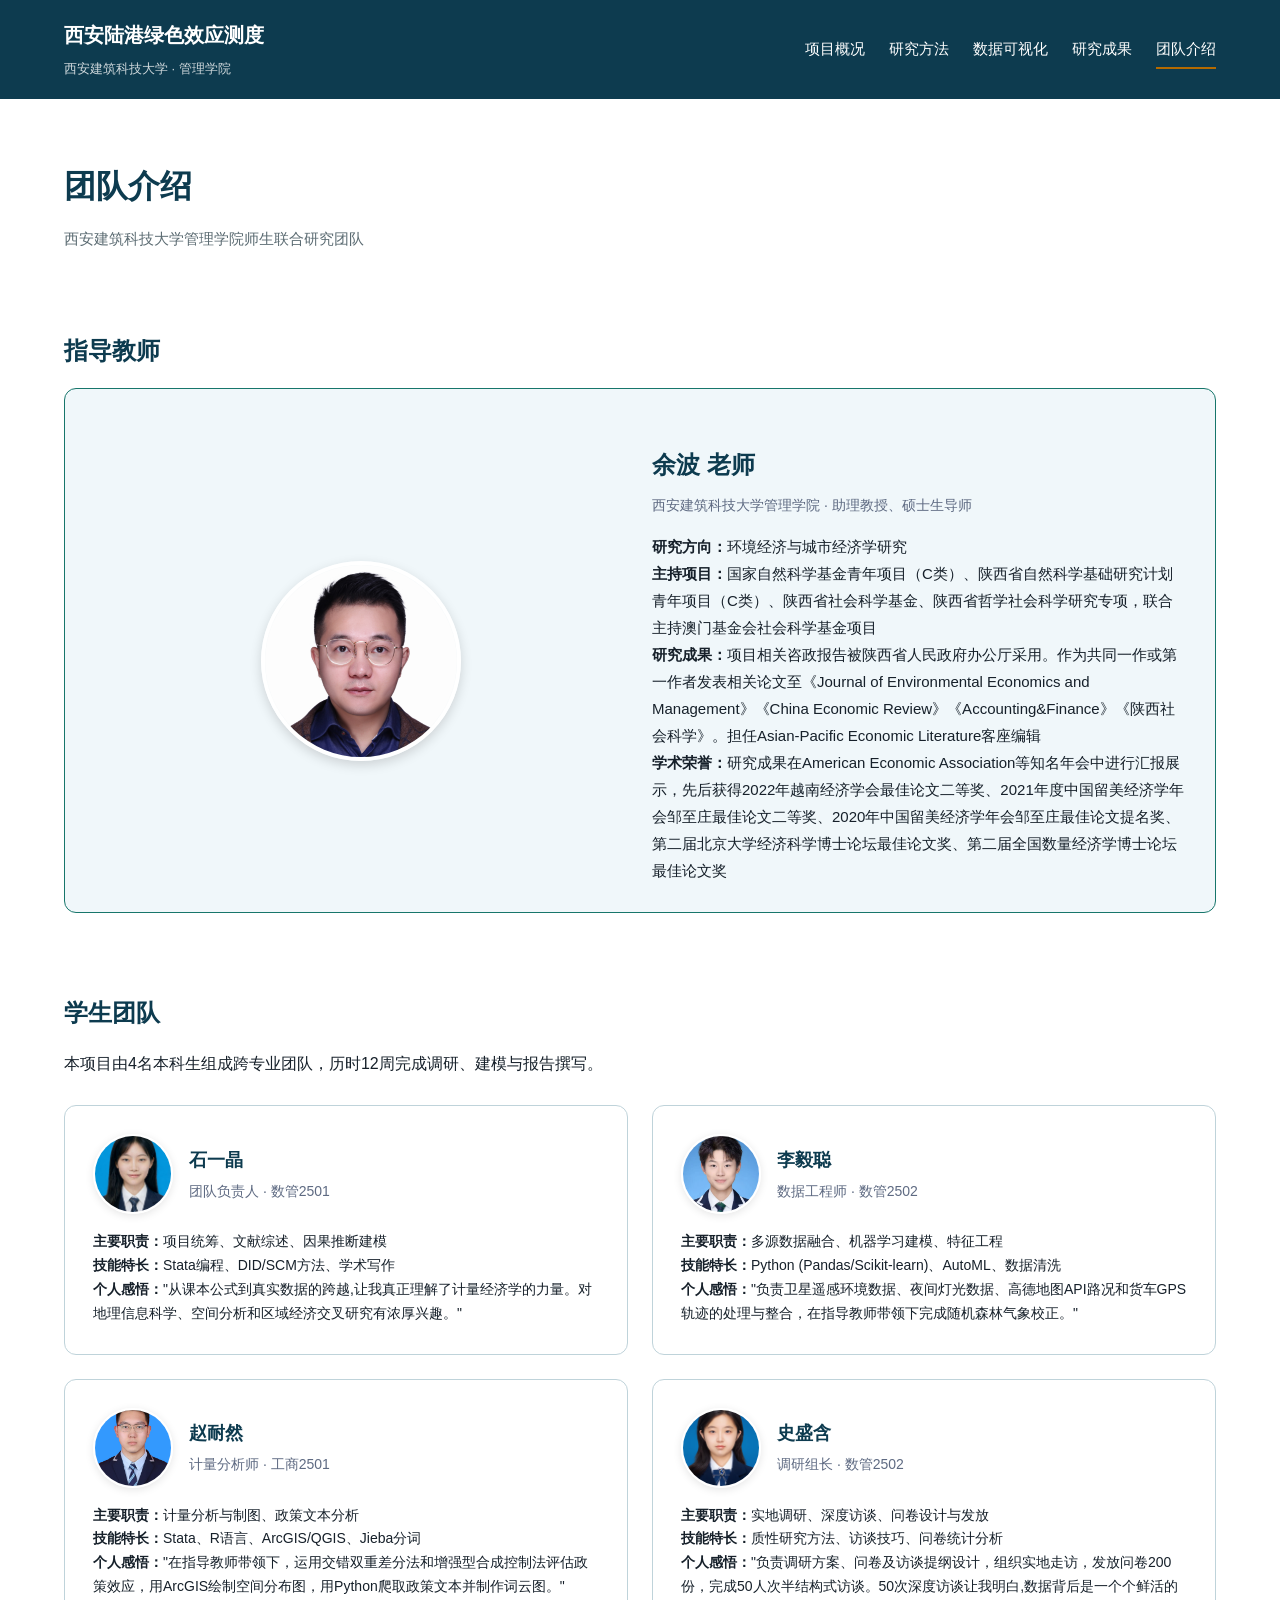
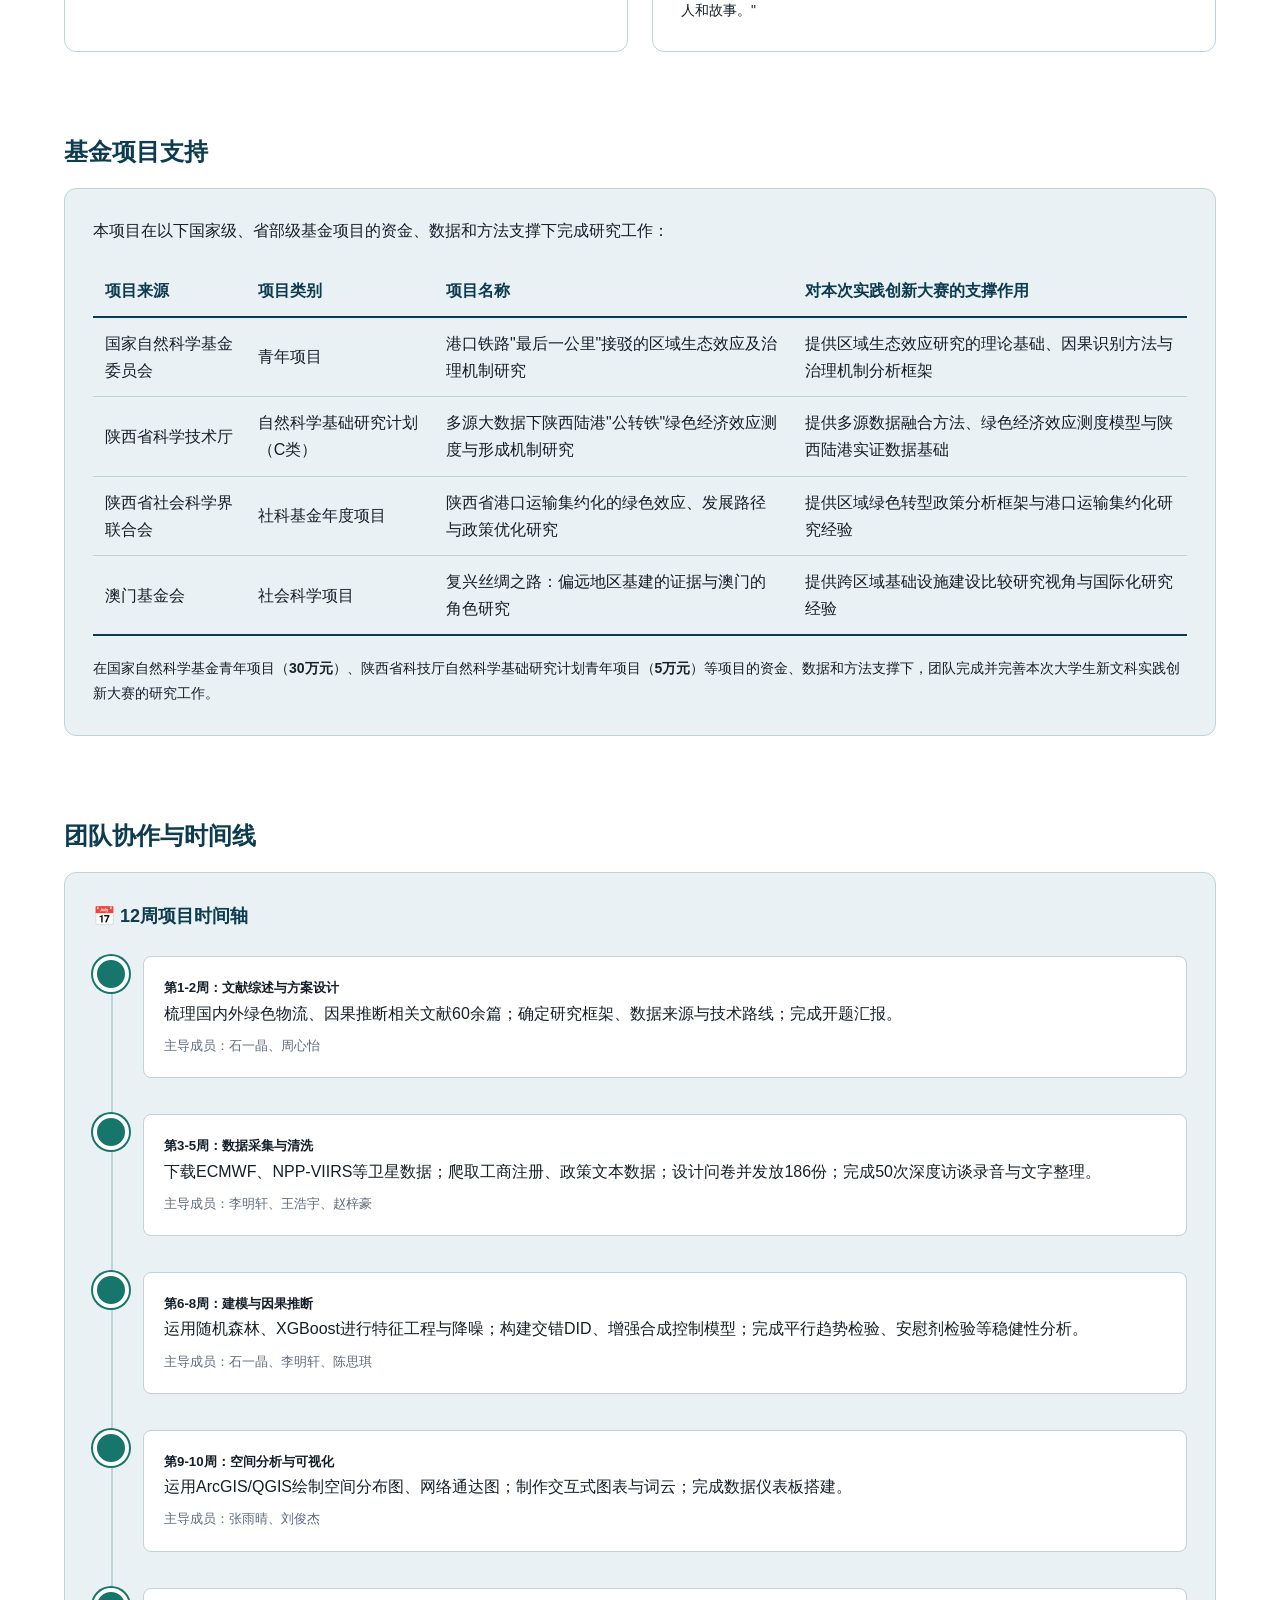
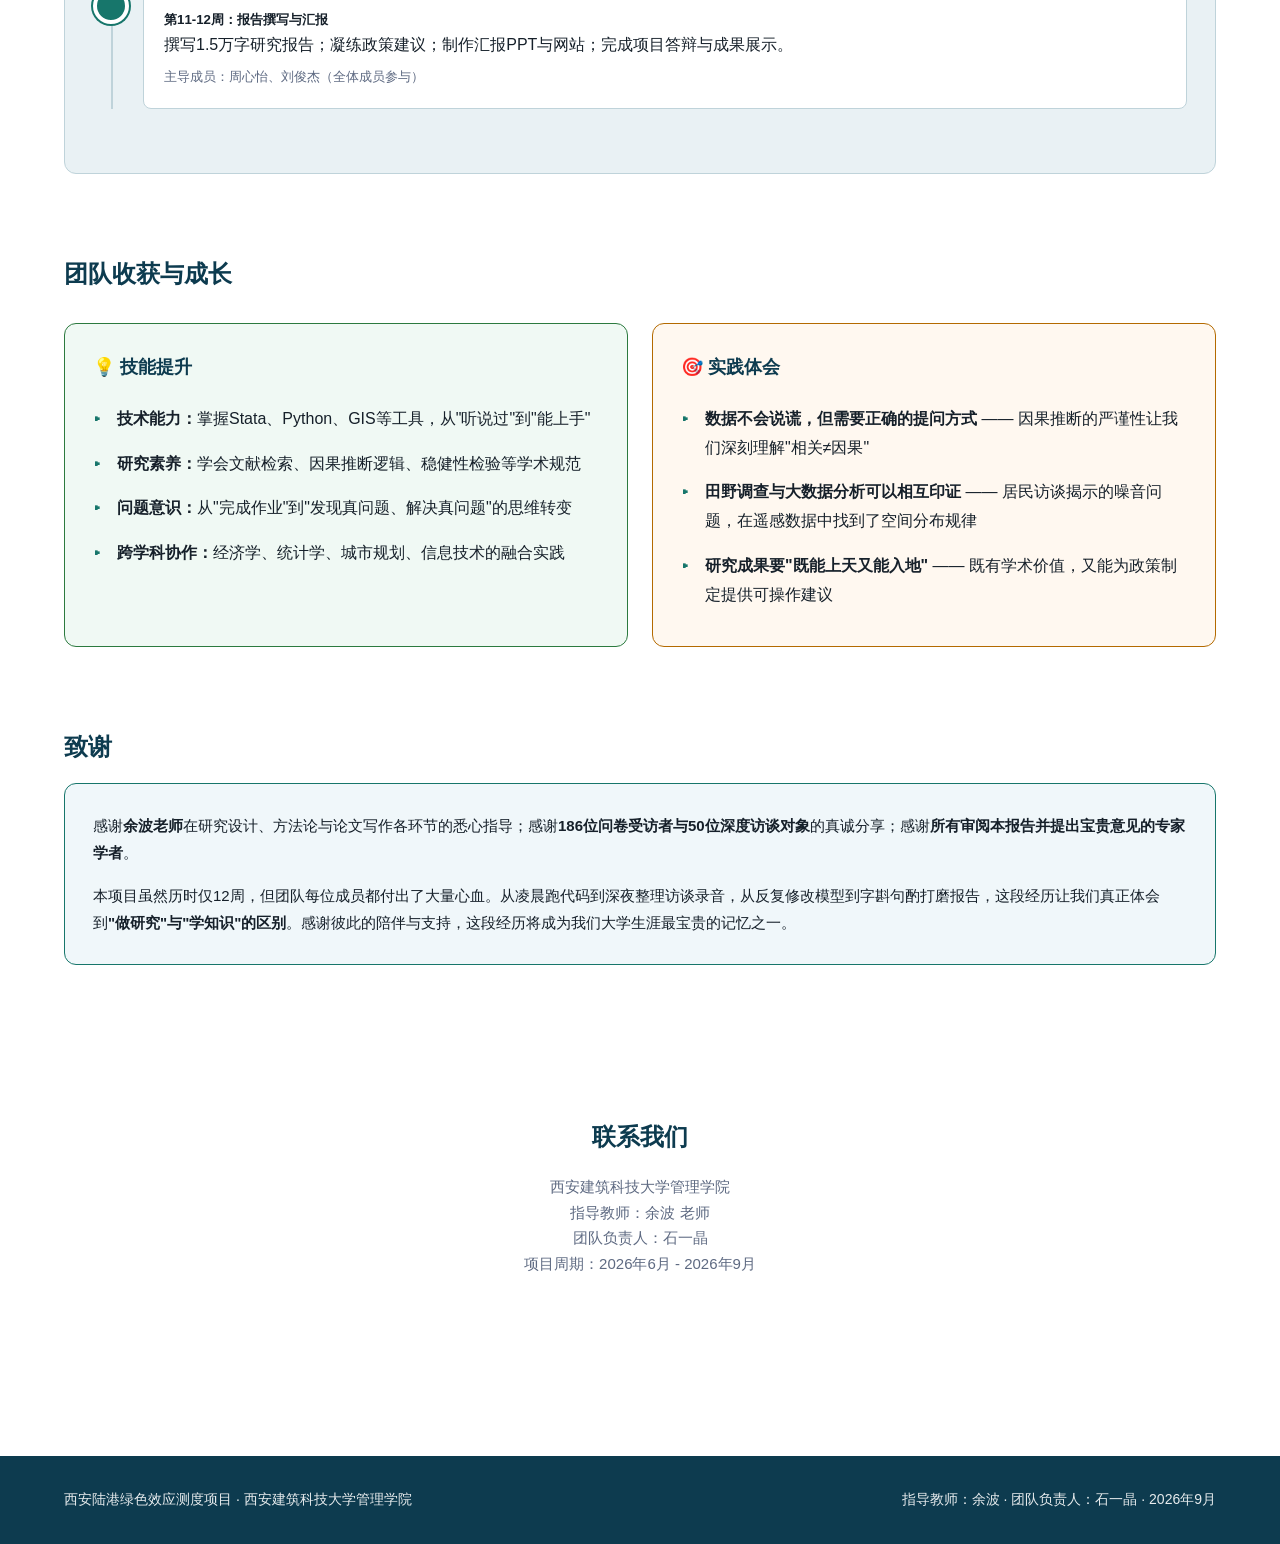
==== team.html @ aa57dc97 "Add files via upload" ====
<!DOCTYPE html>
<html lang="zh-CN">
<head>
<meta charset="utf-8">
<meta name="viewport" content="width=device-width,initial-scale=1">
<title>团队介绍 · 西安陆港绿色效应测度</title>
<link rel="stylesheet" href="assets/style.css">
</head>
<body>
<header>
  <div class="hwrap">
    <div class="brand">
      <b>西安陆港绿色效应测度</b>
      <span>西安建筑科技大学 · 管理学院</span>
    </div>
    <nav>
      <a href="index.html">项目概况</a>
      <a href="method.html">研究方法</a>
      <a href="data.html">数据可视化</a>
      <a href="results.html">研究成果</a>
      <a href="team.html" aria-current="page">团队介绍</a>
    </nav>
  </div>
</header>

<main>

<section>
  <h2>团队介绍</h2>
  <p class="sub">西安建筑科技大学管理学院师生联合研究团队</p>
</section>

<section>
  <h3>指导教师</h3>

  <div class="card ice">
    <div class="grid g2" style="align-items:center">
      <div style="text-align:center; padding:20px">
        <img src="images/余波-照片.png" alt="余波老师"
             style="width:200px; height:200px; border-radius:50%; object-fit:cover;
                    box-shadow:0 4px 12px rgba(0,0,0,0.15); border:4px solid white;">
      </div>
      <div>
        <h4 style="font-size:24px; margin-bottom:8px">余波 老师</h4>
        <p style="font-size:14px; color:#5E6A82; margin-bottom:16px">
          西安建筑科技大学管理学院 · 助理教授、硕士生导师
        </p>
        <p style="line-height:1.8; font-size:15px">
          <b>研究方向：</b>环境经济与城市经济学研究<br>
          <b>主持项目：</b>国家自然科学基金青年项目（C类）、陕西省自然科学基础研究计划青年项目（C类）、陕西省社会科学基金、陕西省哲学社会科学研究专项，联合主持澳门基金会社会科学基金项目<br>
          <b>研究成果：</b>项目相关咨政报告被陕西省人民政府办公厅采用。作为共同一作或第一作者发表相关论文至《Journal of Environmental Economics and Management》《China Economic Review》《Accounting&Finance》《陕西社会科学》。担任Asian-Pacific Economic Literature客座编辑<br>
          <b>学术荣誉：</b>研究成果在American Economic Association等知名年会中进行汇报展示，先后获得2022年越南经济学会最佳论文二等奖、2021年度中国留美经济学年会邹至庄最佳论文二等奖、2020年中国留美经济学年会邹至庄最佳论文提名奖、第二届北京大学经济科学博士论坛最佳论文奖、第二届全国数量经济学博士论坛最佳论文奖
        </p>
      </div>
    </div>
  </div>
</section>

<section>
  <h3>学生团队</h3>
  <p style="margin-bottom:24px">本项目由4名本科生组成跨专业团队，历时12周完成调研、建模与报告撰写。</p>

  <div class="grid g2">
    <div class="card">
      <div style="display:flex; align-items:center; margin-bottom:16px">
        <img src="images/石一晶-照片.jpg" alt="石一晶"
             style="width:80px; height:80px; border-radius:50%; object-fit:cover;
                    box-shadow:0 2px 8px rgba(0,0,0,0.1); border:2px solid white; flex-shrink:0">
        <div style="margin-left:16px">
          <h4 style="margin:0; font-size:18px">石一晶</h4>
          <p style="margin:4px 0 0 0; color:#5E6A82; font-size:14px">团队负责人 · 数管2501</p>
        </div>
      </div>
      <p style="line-height:1.7; font-size:14px">
        <b>主要职责：</b>项目统筹、文献综述、因果推断建模<br>
        <b>技能特长：</b>Stata编程、DID/SCM方法、学术写作<br>
        <b>个人感悟：</b>"从课本公式到真实数据的跨越,让我真正理解了计量经济学的力量。对地理信息科学、空间分析和区域经济交叉研究有浓厚兴趣。"
      </p>
    </div>

    <div class="card">
      <div style="display:flex; align-items:center; margin-bottom:16px">
        <img src="images/李毅聪-照片.jpg" alt="李毅聪"
             style="width:80px; height:80px; border-radius:50%; object-fit:cover;
                    box-shadow:0 2px 8px rgba(0,0,0,0.1); border:2px solid white; flex-shrink:0">
        <div style="margin-left:16px">
          <h4 style="margin:0; font-size:18px">李毅聪</h4>
          <p style="margin:4px 0 0 0; color:#5E6A82; font-size:14px">数据工程师 · 数管2502</p>
        </div>
      </div>
      <p style="line-height:1.7; font-size:14px">
        <b>主要职责：</b>多源数据融合、机器学习建模、特征工程<br>
        <b>技能特长：</b>Python (Pandas/Scikit-learn)、AutoML、数据清洗<br>
        <b>个人感悟：</b>"负责卫星遥感环境数据、夜间灯光数据、高德地图API路况和货车GPS轨迹的处理与整合，在指导教师带领下完成随机森林气象校正。"
      </p>
    </div>

    <div class="card">
      <div style="display:flex; align-items:center; margin-bottom:16px">
        <img src="images/赵耐然-照片.jpg" alt="赵耐然"
             style="width:80px; height:80px; border-radius:50%; object-fit:cover;
                    box-shadow:0 2px 8px rgba(0,0,0,0.1); border:2px solid white; flex-shrink:0">
        <div style="margin-left:16px">
          <h4 style="margin:0; font-size:18px">赵耐然</h4>
          <p style="margin:4px 0 0 0; color:#5E6A82; font-size:14px">计量分析师 · 工商2501</p>
        </div>
      </div>
      <p style="line-height:1.7; font-size:14px">
        <b>主要职责：</b>计量分析与制图、政策文本分析<br>
        <b>技能特长：</b>Stata、R语言、ArcGIS/QGIS、Jieba分词<br>
        <b>个人感悟：</b>"在指导教师带领下，运用交错双重差分法和增强型合成控制法评估政策效应，用ArcGIS绘制空间分布图，用Python爬取政策文本并制作词云图。"
      </p>
    </div>

    <div class="card">
      <div style="display:flex; align-items:center; margin-bottom:16px">
        <img src="images/史盛含-照片.jpg" alt="史盛含"
             style="width:80px; height:80px; border-radius:50%; object-fit:cover;
                    box-shadow:0 2px 8px rgba(0,0,0,0.1); border:2px solid white; flex-shrink:0">
        <div style="margin-left:16px">
          <h4 style="margin:0; font-size:18px">史盛含</h4>
          <p style="margin:4px 0 0 0; color:#5E6A82; font-size:14px">调研组长 · 数管2502</p>
        </div>
      </div>
      <p style="line-height:1.7; font-size:14px">
        <b>主要职责：</b>实地调研、深度访谈、问卷设计与发放<br>
        <b>技能特长：</b>质性研究方法、访谈技巧、问卷统计分析<br>
        <b>个人感悟：</b>"负责调研方案、问卷及访谈提纲设计，组织实地走访，发放问卷200份，完成50人次半结构式访谈。50次深度访谈让我明白,数据背后是一个个鲜活的人和故事。"
      </p>
    </div>
  </div>
</section>

<section>
  <h3>基金项目支持</h3>

  <div class="card tint">
    <p style="margin-bottom:20px">本项目在以下国家级、省部级基金项目的资金、数据和方法支撑下完成研究工作：</p>

    <table style="width:100%; border-collapse:collapse">
      <thead>
        <tr style="background:#F0F7FA">
          <th style="padding:12px; text-align:left; border-bottom:2px solid #0D3B4F">项目来源</th>
          <th style="padding:12px; text-align:left; border-bottom:2px solid #0D3B4F">项目类别</th>
          <th style="padding:12px; text-align:left; border-bottom:2px solid #0D3B4F">项目名称</th>
          <th style="padding:12px; text-align:left; border-bottom:2px solid #0D3B4F">对本次实践创新大赛的支撑作用</th>
        </tr>
      </thead>
      <tbody>
        <tr>
          <td style="padding:12px; border-bottom:1px solid #BFD3DA">国家自然科学基金委员会</td>
          <td style="padding:12px; border-bottom:1px solid #BFD3DA">青年项目</td>
          <td style="padding:12px; border-bottom:1px solid #BFD3DA">港口铁路"最后一公里"接驳的区域生态效应及治理机制研究</td>
          <td style="padding:12px; border-bottom:1px solid #BFD3DA">提供区域生态效应研究的理论基础、因果识别方法与治理机制分析框架</td>
        </tr>
        <tr>
          <td style="padding:12px; border-bottom:1px solid #BFD3DA">陕西省科学技术厅</td>
          <td style="padding:12px; border-bottom:1px solid #BFD3DA">自然科学基础研究计划（C类）</td>
          <td style="padding:12px; border-bottom:1px solid #BFD3DA">多源大数据下陕西陆港"公转铁"绿色经济效应测度与形成机制研究</td>
          <td style="padding:12px; border-bottom:1px solid #BFD3DA">提供多源数据融合方法、绿色经济效应测度模型与陕西陆港实证数据基础</td>
        </tr>
        <tr>
          <td style="padding:12px; border-bottom:1px solid #BFD3DA">陕西省社会科学界联合会</td>
          <td style="padding:12px; border-bottom:1px solid #BFD3DA">社科基金年度项目</td>
          <td style="padding:12px; border-bottom:1px solid #BFD3DA">陕西省港口运输集约化的绿色效应、发展路径与政策优化研究</td>
          <td style="padding:12px; border-bottom:1px solid #BFD3DA">提供区域绿色转型政策分析框架与港口运输集约化研究经验</td>
        </tr>
        <tr>
          <td style="padding:12px; border-bottom:2px solid #0D3B4F">澳门基金会</td>
          <td style="padding:12px; border-bottom:2px solid #0D3B4F">社会科学项目</td>
          <td style="padding:12px; border-bottom:2px solid #0D3B4F">复兴丝绸之路：偏远地区基建的证据与澳门的角色研究</td>
          <td style="padding:12px; border-bottom:2px solid #0D3B4F">提供跨区域基础设施建设比较研究视角与国际化研究经验</td>
        </tr>
      </tbody>
    </table>

    <p style="margin-top:20px; font-size:14px; line-height:1.8">
      在国家自然科学基金青年项目（<b>30万元</b>）、陕西省科技厅自然科学基础研究计划青年项目（<b>5万元</b>）等项目的资金、数据和方法支撑下，团队完成并完善本次大学生新文科实践创新大赛的研究工作。
    </p>
  </div>
</section>

<section>
  <h3>团队协作与时间线</h3>

  <div class="card tint">
    <h4>📅 12周项目时间轴</h4>

    <div class="timeline" style="margin-top:24px">
      <div class="timeline-item">
        <div class="timeline-marker"></div>
        <div class="timeline-content">
          <h5>第1-2周：文献综述与方案设计</h5>
          <p>梳理国内外绿色物流、因果推断相关文献60余篇；确定研究框架、数据来源与技术路线；完成开题汇报。</p>
          <p style="font-size:13px; color:#5E6A82; margin-top:8px">主导成员：石一晶、周心怡</p>
        </div>
      </div>

      <div class="timeline-item">
        <div class="timeline-marker"></div>
        <div class="timeline-content">
          <h5>第3-5周：数据采集与清洗</h5>
          <p>下载ECMWF、NPP-VIIRS等卫星数据；爬取工商注册、政策文本数据；设计问卷并发放186份；完成50次深度访谈录音与文字整理。</p>
          <p style="font-size:13px; color:#5E6A82; margin-top:8px">主导成员：李明轩、王浩宇、赵梓豪</p>
        </div>
      </div>

      <div class="timeline-item">
        <div class="timeline-marker"></div>
        <div class="timeline-content">
          <h5>第6-8周：建模与因果推断</h5>
          <p>运用随机森林、XGBoost进行特征工程与降噪；构建交错DID、增强合成控制模型；完成平行趋势检验、安慰剂检验等稳健性分析。</p>
          <p style="font-size:13px; color:#5E6A82; margin-top:8px">主导成员：石一晶、李明轩、陈思琪</p>
        </div>
      </div>

      <div class="timeline-item">
        <div class="timeline-marker"></div>
        <div class="timeline-content">
          <h5>第9-10周：空间分析与可视化</h5>
          <p>运用ArcGIS/QGIS绘制空间分布图、网络通达图；制作交互式图表与词云；完成数据仪表板搭建。</p>
          <p style="font-size:13px; color:#5E6A82; margin-top:8px">主导成员：张雨晴、刘俊杰</p>
        </div>
      </div>

      <div class="timeline-item">
        <div class="timeline-marker"></div>
        <div class="timeline-content">
          <h5>第11-12周：报告撰写与汇报</h5>
          <p>撰写1.5万字研究报告；凝练政策建议；制作汇报PPT与网站；完成项目答辩与成果展示。</p>
          <p style="font-size:13px; color:#5E6A82; margin-top:8px">主导成员：周心怡、刘俊杰（全体成员参与）</p>
        </div>
      </div>
    </div>
  </div>
</section>

<section>
  <h3>团队收获与成长</h3>

  <div class="grid g2">
    <div class="card green">
      <h4>💡 技能提升</h4>
      <ul style="line-height:1.8">
        <li><b>技术能力：</b>掌握Stata、Python、GIS等工具，从"听说过"到"能上手"</li>
        <li><b>研究素养：</b>学会文献检索、因果推断逻辑、稳健性检验等学术规范</li>
        <li><b>问题意识：</b>从"完成作业"到"发现真问题、解决真问题"的思维转变</li>
        <li><b>跨学科协作：</b>经济学、统计学、城市规划、信息技术的融合实践</li>
      </ul>
    </div>

    <div class="card amber">
      <h4>🎯 实践体会</h4>
      <ul style="line-height:1.8">
        <li><b>数据不会说谎，但需要正确的提问方式</b> —— 因果推断的严谨性让我们深刻理解"相关≠因果"</li>
        <li><b>田野调查与大数据分析可以相互印证</b> —— 居民访谈揭示的噪音问题，在遥感数据中找到了空间分布规律</li>
        <li><b>研究成果要"既能上天又能入地"</b> —— 既有学术价值，又能为政策制定提供可操作建议</li>
      </ul>
    </div>
  </div>
</section>

<section>
  <h3>致谢</h3>

  <div class="card ice">
    <p style="line-height:1.8; font-size:15px">
      感谢<b>余波老师</b>在研究设计、方法论与论文写作各环节的悉心指导；感谢<b>186位问卷受访者与50位深度访谈对象</b>的真诚分享；感谢<b>所有审阅本报告并提出宝贵意见的专家学者</b>。
    </p>
    <p style="line-height:1.8; font-size:15px; margin-top:16px">
      本项目虽然历时仅12周，但团队每位成员都付出了大量心血。从凌晨跑代码到深夜整理访谈录音，从反复修改模型到字斟句酌打磨报告，这段经历让我们真正体会到<b>"做研究"与"学知识"的区别</b>。感谢彼此的陪伴与支持，这段经历将成为我们大学生涯最宝贵的记忆之一。
    </p>
  </div>
</section>

<section style="text-align:center; padding:40px 0">
  <h3 style="margin-bottom:16px">联系我们</h3>
  <p style="color:#5E6A82; font-size:15px">
    西安建筑科技大学管理学院<br>
    指导教师：余波 老师<br>
    团队负责人：石一晶<br>
    项目周期：2026年6月 - 2026年9月
  </p>
</section>

</main>

<footer>
  <div class="hwrap">
    <div>西安陆港绿色效应测度项目 · 西安建筑科技大学管理学院</div>
    <div>指导教师：余波 · 团队负责人：石一晶 · 2026年9月</div>
  </div>
</footer>

<script src="assets/app.js"></script>
</body>
</html>
---- assets/style.css ----
:root {
  --navy: #0D3B4F;
  --teal: #17766B;
  --green: #2C7A3F;
  --amber: #B46A00;
  --red: #990011;
  --ink: #16202A;
  --gray: #5B6B72;
  --light: #E9F1F4;
  --ice: #F0F7FA;
  --line: #BFD3DA;
}

* {
  margin: 0;
  padding: 0;
  box-sizing: border-box;
}

body {
  font-family: -apple-system, BlinkMacSystemFont, "Segoe UI", "PingFang SC", "Hiragino Sans GB", "Microsoft YaHei", sans-serif;
  font-size: 16px;
  line-height: 1.7;
  color: var(--ink);
  background: #fff;
}

.hwrap {
  max-width: 1200px;
  margin: 0 auto;
  padding: 0 24px;
}

/* Header */
header {
  background: var(--navy);
  color: white;
  padding: 18px 0;
  position: sticky;
  top: 0;
  z-index: 100;
  box-shadow: 0 2px 8px rgba(0,0,0,0.1);
}

header .hwrap {
  display: flex;
  justify-content: space-between;
  align-items: center;
  flex-wrap: wrap;
  gap: 16px;
}

.brand b {
  font-size: 20px;
  display: block;
  margin-bottom: 2px;
}

.brand span {
  font-size: 13px;
  opacity: 0.8;
}

nav {
  display: flex;
  gap: 24px;
  flex-wrap: wrap;
}

nav a {
  color: white;
  text-decoration: none;
  font-size: 15px;
  padding: 6px 0;
  border-bottom: 2px solid transparent;
  transition: all 0.2s;
}

nav a:hover,
nav a[aria-current="page"] {
  border-bottom-color: var(--amber);
}

/* Hero */
.hero {
  background: linear-gradient(135deg, var(--navy) 0%, var(--teal) 100%);
  color: white;
  padding: 60px 0;
  text-align: center;
}

.hero h1 {
  font-size: 36px;
  font-weight: 700;
  line-height: 1.3;
  margin-bottom: 20px;
}

.hero p {
  font-size: 18px;
  line-height: 1.8;
  max-width: 900px;
  margin: 0 auto 32px;
  opacity: 0.95;
}

.meta {
  display: flex;
  justify-content: center;
  gap: 36px;
  flex-wrap: wrap;
  margin-top: 32px;
}

.meta > div {
  text-align: center;
}

.meta b {
  display: block;
  font-size: 32px;
  font-weight: 700;
  margin-bottom: 4px;
}

.meta div {
  font-size: 14px;
  opacity: 0.9;
}

/* Main Content */
main {
  padding: 60px 0;
}

section {
  max-width: 1200px;
  margin: 0 auto 80px;
  padding: 0 24px;
}

section:last-child {
  margin-bottom: 0;
}

h2 {
  font-size: 32px;
  font-weight: 700;
  color: var(--navy);
  margin-bottom: 12px;
}

h3 {
  font-size: 24px;
  font-weight: 600;
  color: var(--navy);
  margin: 32px 0 16px;
}

h4 {
  font-size: 18px;
  font-weight: 600;
  color: var(--navy);
  margin-bottom: 12px;
}

p.sub {
  font-size: 15px;
  color: var(--gray);
  margin-bottom: 28px;
}

/* Grid Layout */
.grid {
  display: grid;
  gap: 24px;
  margin-top: 28px;
}

.g2 { grid-template-columns: repeat(2, 1fr); }
.g3 { grid-template-columns: repeat(3, 1fr); }
.g4 { grid-template-columns: repeat(4, 1fr); }

@media (max-width: 900px) {
  .g2, .g3, .g4 { grid-template-columns: 1fr; }
}

/* Cards */
.card {
  background: white;
  border: 1px solid var(--line);
  border-radius: 12px;
  padding: 28px;
  transition: all 0.3s;
}

.card:hover {
  box-shadow: 0 4px 20px rgba(0,0,0,0.08);
  transform: translateY(-2px);
}

.card h4 {
  margin-bottom: 14px;
}

.card h4 a {
  color: var(--teal);
  text-decoration: none;
}

.card h4 a:hover {
  text-decoration: underline;
}

.card ul {
  list-style: none;
  padding-left: 0;
}

.card ul li {
  padding: 8px 0;
  padding-left: 24px;
  position: relative;
}

.card ul li::before {
  content: "▸";
  position: absolute;
  left: 0;
  color: var(--teal);
  font-weight: bold;
}

.card ol {
  padding-left: 20px;
}

.card ol li {
  padding: 8px 0;
}

.card.ice {
  background: var(--ice);
  border-color: var(--teal);
}

.card.amber {
  background: #FFF8F0;
  border-color: var(--amber);
}

.card.green {
  background: #F0F9F4;
  border-color: var(--green);
}

.card.tint {
  background: var(--light);
}

/* Number Badge */
.num {
  display: inline-block;
  width: 36px;
  height: 36px;
  background: var(--teal);
  color: white;
  border-radius: 50%;
  text-align: center;
  line-height: 36px;
  font-weight: bold;
  margin-bottom: 12px;
}

/* Timeline */
.timeline {
  position: relative;
  padding-left: 50px;
  margin-top: 32px;
}

.timeline::before {
  content: '';
  position: absolute;
  left: 18px;
  top: 0;
  bottom: 0;
  width: 2px;
  background: var(--line);
}

.timeline-item {
  position: relative;
  margin-bottom: 36px;
}

.timeline-marker {
  position: absolute;
  left: -50px;
  width: 36px;
  height: 36px;
  background: var(--teal);
  color: white;
  border-radius: 50%;
  text-align: center;
  line-height: 36px;
  font-weight: bold;
  border: 4px solid white;
  box-shadow: 0 0 0 2px var(--teal);
}

.timeline-content {
  background: white;
  border: 1px solid var(--line);
  border-radius: 8px;
  padding: 20px;
}

.timeline-content h4 {
  margin-bottom: 10px;
  color: var(--teal);
}

/* Table */
table {
  width: 100%;
  border-collapse: collapse;
  margin-top: 20px;
}

th, td {
  padding: 14px;
  text-align: left;
  border-bottom: 1px solid var(--line);
}

th {
  background: var(--light);
  color: var(--navy);
  font-weight: 600;
}

tr:hover {
  background: var(--ice);
}

/* Result Box */
.result-box {
  margin-top: 20px;
  padding: 16px;
  background: white;
  border-radius: 8px;
  text-align: center;
  border: 2px solid currentColor;
}

.result-label {
  font-size: 13px;
  color: var(--gray);
  margin-bottom: 6px;
}

.result-value {
  font-size: 28px;
  font-weight: bold;
  color: var(--navy);
}

/* Footer */
footer {
  background: var(--navy);
  color: white;
  padding: 32px 0;
  margin-top: 80px;
}

footer .hwrap {
  display: flex;
  justify-content: space-between;
  align-items: center;
  flex-wrap: wrap;
  gap: 12px;
  font-size: 14px;
  opacity: 0.9;
}

/* Tag */
.tag {
  display: inline-block;
  background: var(--amber);
  color: white;
  font-size: 12px;
  padding: 3px 8px;
  border-radius: 4px;
  margin-left: 6px;
  font-weight: normal;
}

/* Chart Container */
.chart-container {
  position: relative;
  height: 400px;
  margin: 24px 0;
  border: 1px solid var(--line);
  border-radius: 8px;
  padding: 20px;
  background: white;
}

/* Visualization */
.viz-grid {
  display: grid;
  grid-template-columns: repeat(auto-fit, minmax(300px, 1fr));
  gap: 20px;
  margin-top: 24px;
}

.viz-card {
  border: 1px solid var(--line);
  border-radius: 8px;
  overflow: hidden;
}

.viz-card img {
  width: 100%;
  height: auto;
  display: block;
}

.viz-caption {
  padding: 12px 16px;
  background: var(--light);
  font-size: 14px;
  color: var(--gray);
  text-align: center;
}

/* Responsive */
@media (max-width: 768px) {
  .hero h1 {
    font-size: 28px;
  }

  .hero p {
    font-size: 16px;
  }

  h2 {
    font-size: 26px;
  }

  .meta {
    gap: 20px;
  }

  .meta b {
    font-size: 24px;
  }

  nav {
    width: 100%;
  }

  .timeline {
    padding-left: 40px;
  }

  .timeline-marker {
    left: -40px;
    width: 28px;
    height: 28px;
    line-height: 28px;
    font-size: 14px;
  }
}
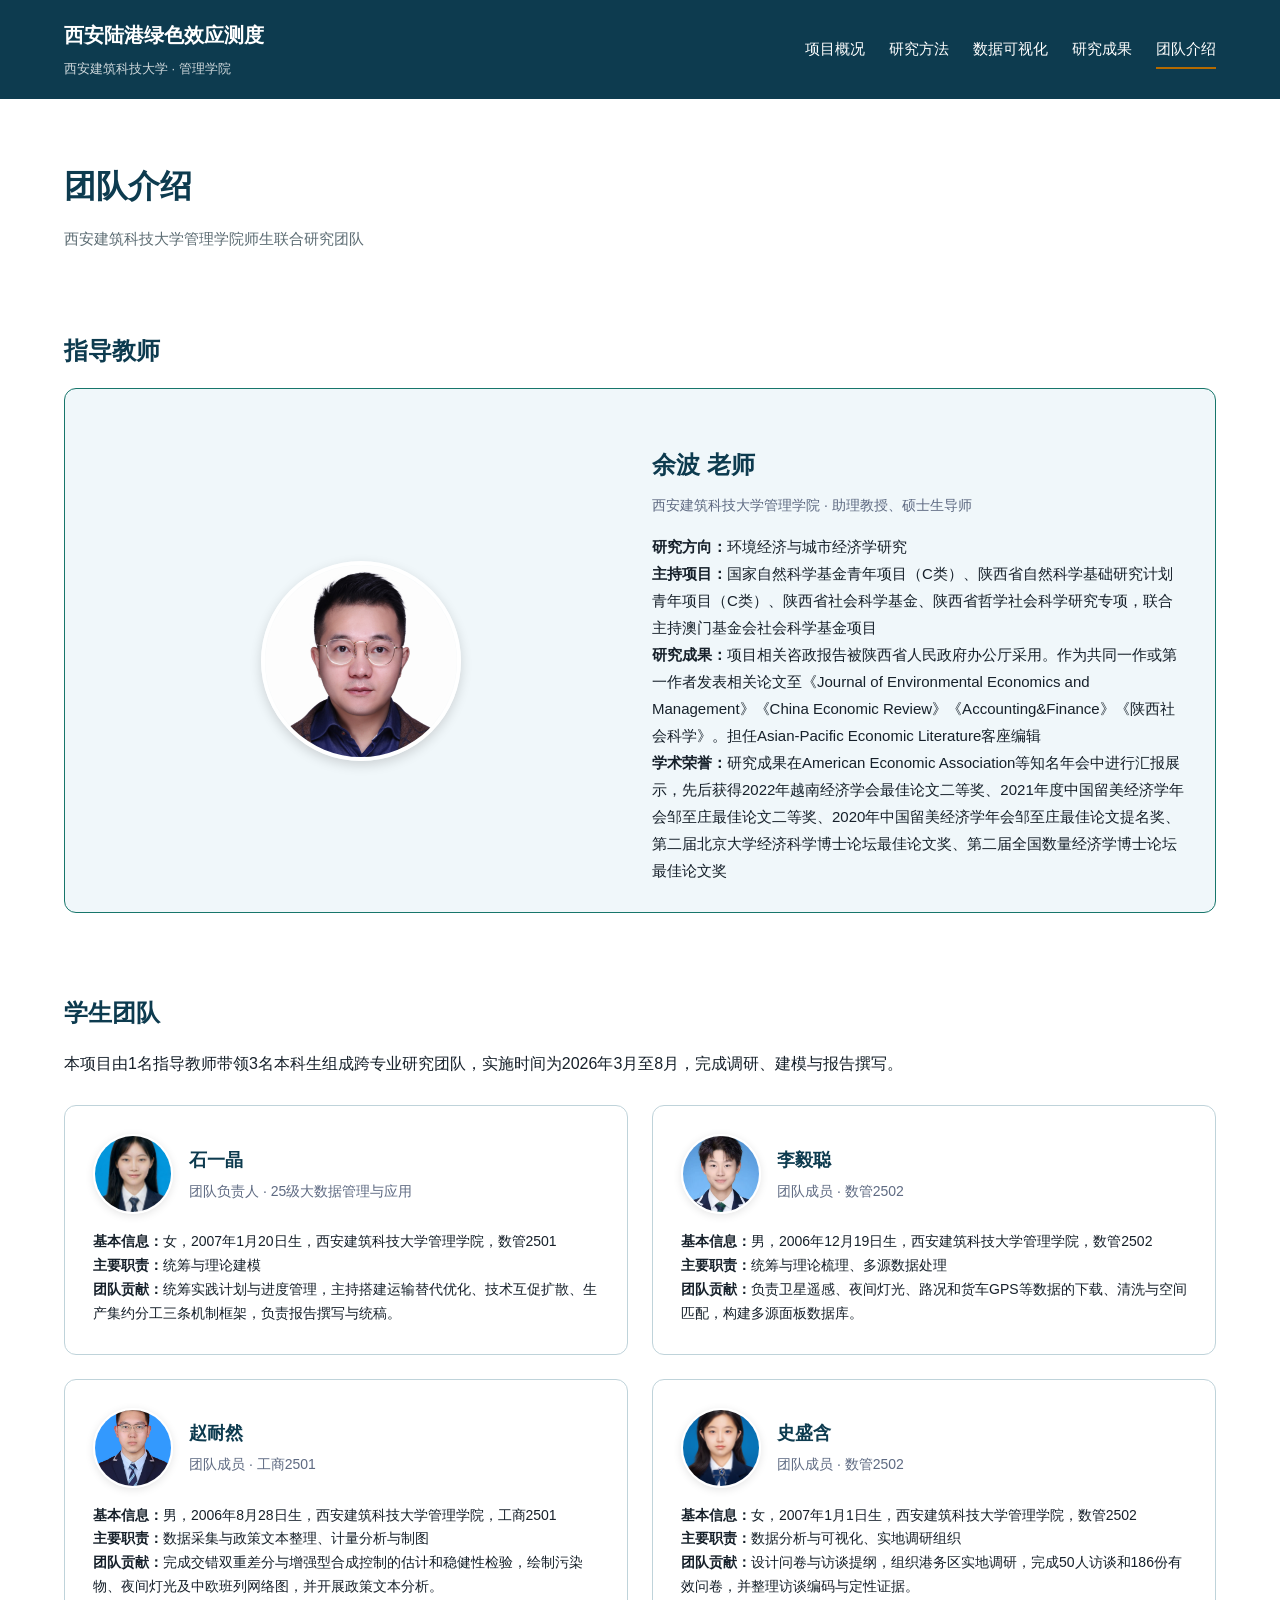
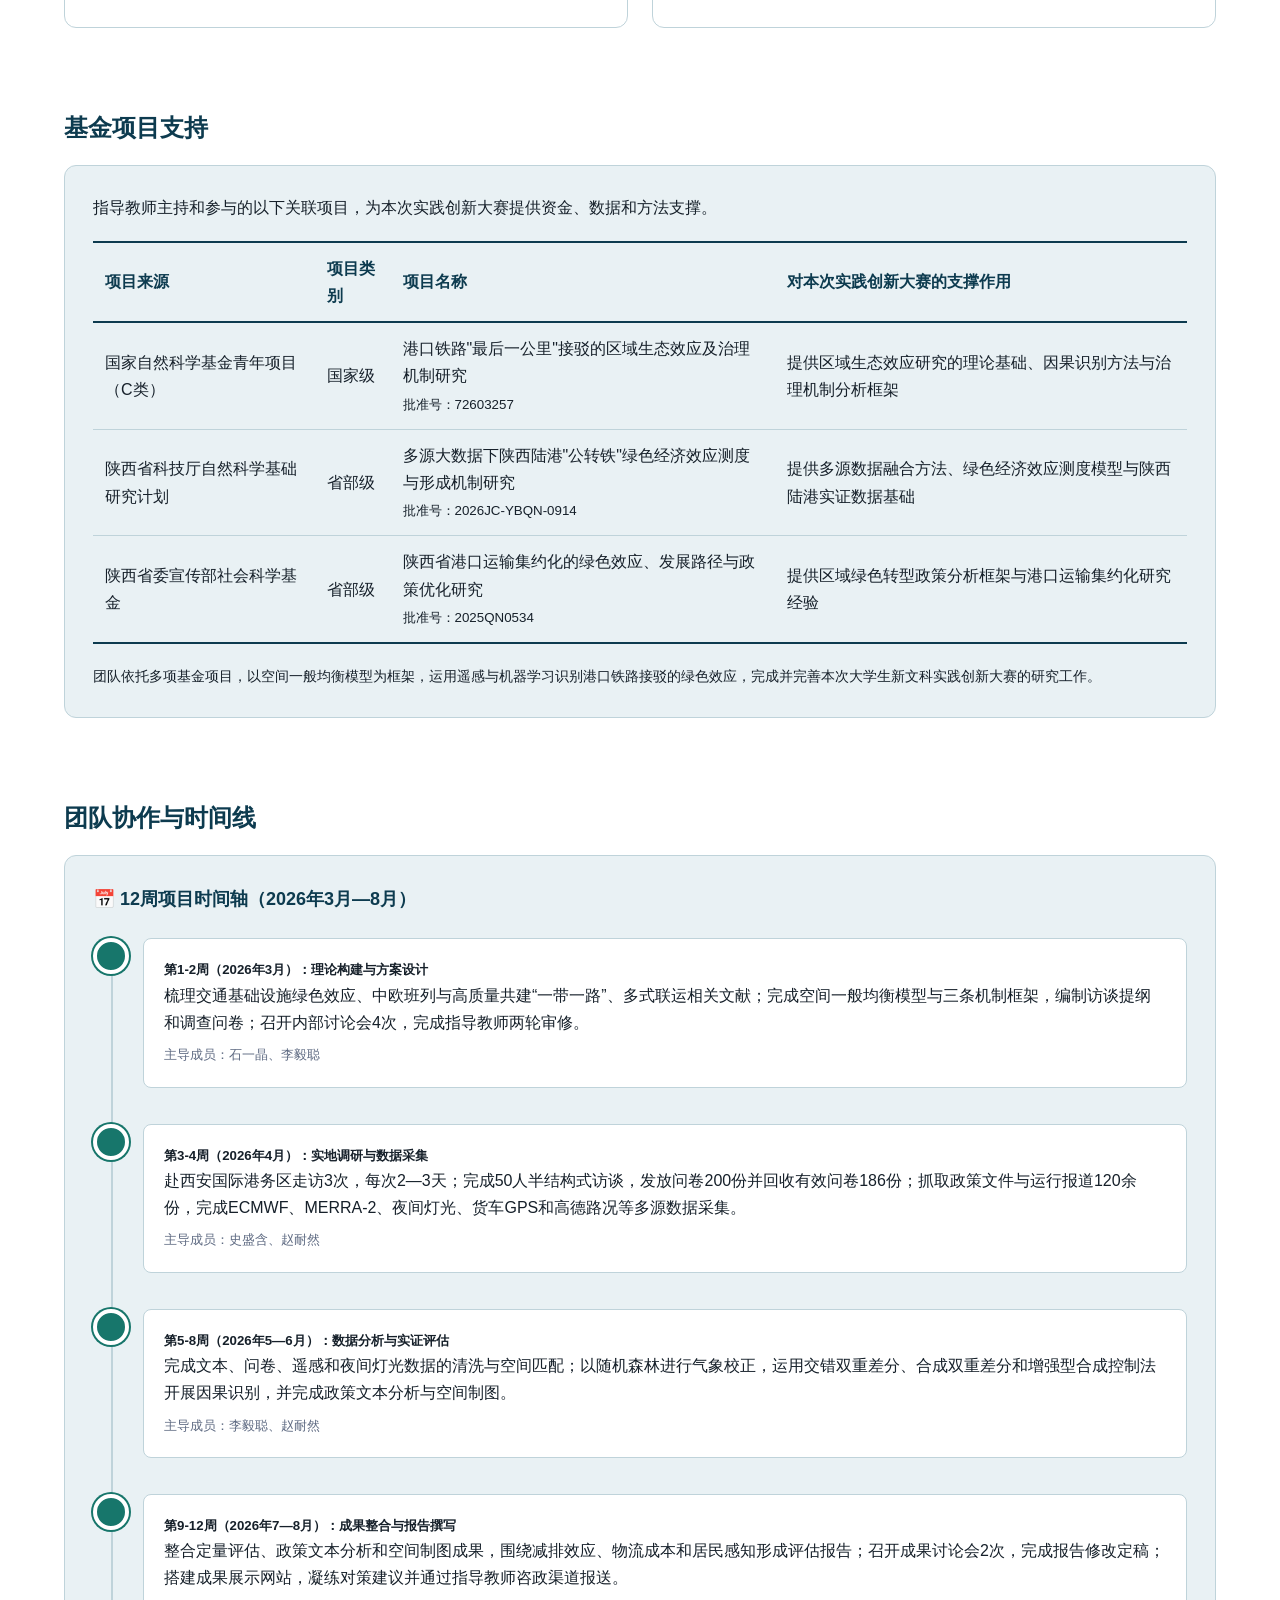
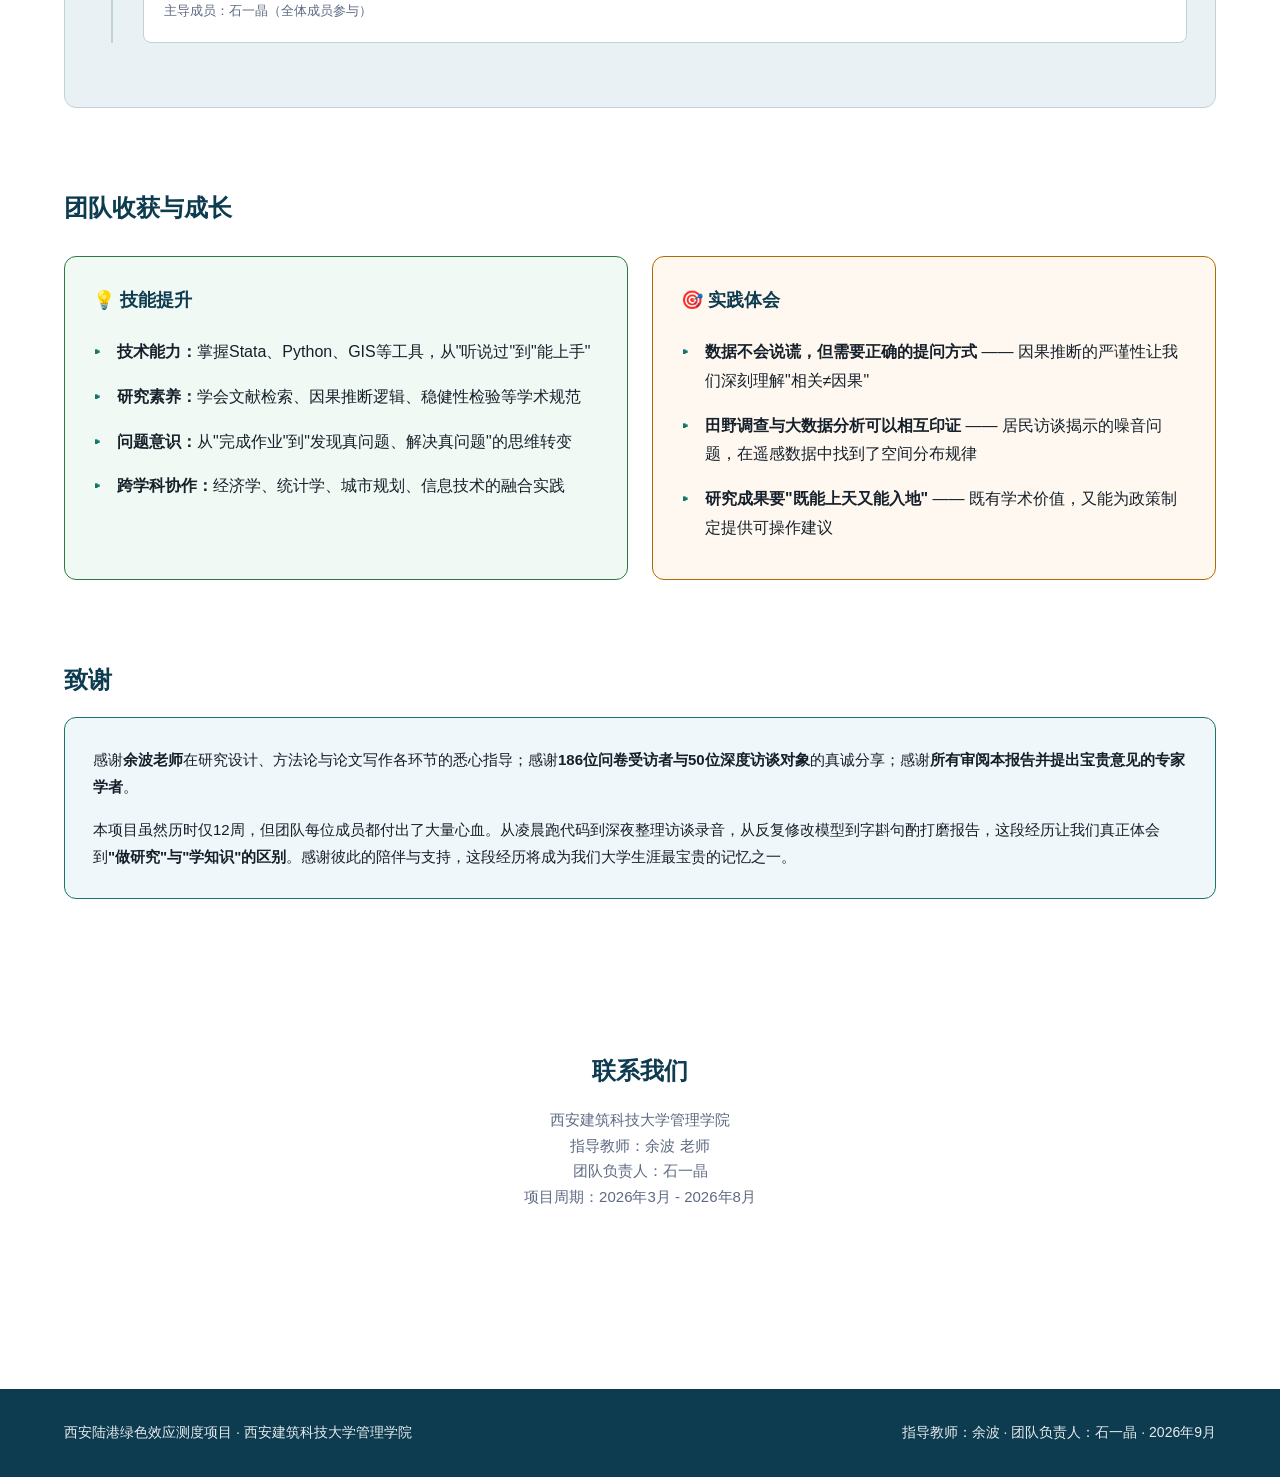
==== commit 1db9b073: "Add files via upload" ====
--- a/team.html
+++ b/team.html
@@ -58,7 +58,7 @@
 
 <section>
   <h3>学生团队</h3>
-  <p style="margin-bottom:24px">本项目由4名本科生组成跨专业团队，历时12周完成调研、建模与报告撰写。</p>
+  <p style="margin-bottom:24px">本项目由1名指导教师带领3名本科生组成跨专业研究团队，实施时间为2026年3月至8月，完成调研、建模与报告撰写。</p>
 
   <div class="grid g2">
     <div class="card">
@@ -68,13 +68,13 @@
                     box-shadow:0 2px 8px rgba(0,0,0,0.1); border:2px solid white; flex-shrink:0">
         <div style="margin-left:16px">
           <h4 style="margin:0; font-size:18px">石一晶</h4>
-          <p style="margin:4px 0 0 0; color:#5E6A82; font-size:14px">团队负责人 · 数管2501</p>
-        </div>
-      </div>
-      <p style="line-height:1.7; font-size:14px">
-        <b>主要职责：</b>项目统筹、文献综述、因果推断建模<br>
-        <b>技能特长：</b>Stata编程、DID/SCM方法、学术写作<br>
-        <b>个人感悟：</b>"从课本公式到真实数据的跨越,让我真正理解了计量经济学的力量。对地理信息科学、空间分析和区域经济交叉研究有浓厚兴趣。"
+          <p style="margin:4px 0 0 0; color:#5E6A82; font-size:14px">团队负责人 · 25级大数据管理与应用</p>
+        </div>
+      </div>
+      <p style="line-height:1.7; font-size:14px">
+        <b>基本信息：</b>女，2007年1月20日生，西安建筑科技大学管理学院，数管2501<br>
+        <b>主要职责：</b>统筹与理论建模<br>
+        <b>团队贡献：</b>统筹实践计划与进度管理，主持搭建运输替代优化、技术互促扩散、生产集约分工三条机制框架，负责报告撰写与统稿。
       </p>
     </div>
 
@@ -85,13 +85,13 @@
                     box-shadow:0 2px 8px rgba(0,0,0,0.1); border:2px solid white; flex-shrink:0">
         <div style="margin-left:16px">
           <h4 style="margin:0; font-size:18px">李毅聪</h4>
-          <p style="margin:4px 0 0 0; color:#5E6A82; font-size:14px">数据工程师 · 数管2502</p>
-        </div>
-      </div>
-      <p style="line-height:1.7; font-size:14px">
-        <b>主要职责：</b>多源数据融合、机器学习建模、特征工程<br>
-        <b>技能特长：</b>Python (Pandas/Scikit-learn)、AutoML、数据清洗<br>
-        <b>个人感悟：</b>"负责卫星遥感环境数据、夜间灯光数据、高德地图API路况和货车GPS轨迹的处理与整合，在指导教师带领下完成随机森林气象校正。"
+          <p style="margin:4px 0 0 0; color:#5E6A82; font-size:14px">团队成员 · 数管2502</p>
+        </div>
+      </div>
+      <p style="line-height:1.7; font-size:14px">
+        <b>基本信息：</b>男，2006年12月19日生，西安建筑科技大学管理学院，数管2502<br>
+        <b>主要职责：</b>统筹与理论梳理、多源数据处理<br>
+        <b>团队贡献：</b>负责卫星遥感、夜间灯光、路况和货车GPS等数据的下载、清洗与空间匹配，构建多源面板数据库。
       </p>
     </div>
 
@@ -102,13 +102,13 @@
                     box-shadow:0 2px 8px rgba(0,0,0,0.1); border:2px solid white; flex-shrink:0">
         <div style="margin-left:16px">
           <h4 style="margin:0; font-size:18px">赵耐然</h4>
-          <p style="margin:4px 0 0 0; color:#5E6A82; font-size:14px">计量分析师 · 工商2501</p>
-        </div>
-      </div>
-      <p style="line-height:1.7; font-size:14px">
-        <b>主要职责：</b>计量分析与制图、政策文本分析<br>
-        <b>技能特长：</b>Stata、R语言、ArcGIS/QGIS、Jieba分词<br>
-        <b>个人感悟：</b>"在指导教师带领下，运用交错双重差分法和增强型合成控制法评估政策效应，用ArcGIS绘制空间分布图，用Python爬取政策文本并制作词云图。"
+          <p style="margin:4px 0 0 0; color:#5E6A82; font-size:14px">团队成员 · 工商2501</p>
+        </div>
+      </div>
+      <p style="line-height:1.7; font-size:14px">
+        <b>基本信息：</b>男，2006年8月28日生，西安建筑科技大学管理学院，工商2501<br>
+        <b>主要职责：</b>数据采集与政策文本整理、计量分析与制图<br>
+        <b>团队贡献：</b>完成交错双重差分与增强型合成控制的估计和稳健性检验，绘制污染物、夜间灯光及中欧班列网络图，并开展政策文本分析。
       </p>
     </div>
 
@@ -119,13 +119,13 @@
                     box-shadow:0 2px 8px rgba(0,0,0,0.1); border:2px solid white; flex-shrink:0">
         <div style="margin-left:16px">
           <h4 style="margin:0; font-size:18px">史盛含</h4>
-          <p style="margin:4px 0 0 0; color:#5E6A82; font-size:14px">调研组长 · 数管2502</p>
-        </div>
-      </div>
-      <p style="line-height:1.7; font-size:14px">
-        <b>主要职责：</b>实地调研、深度访谈、问卷设计与发放<br>
-        <b>技能特长：</b>质性研究方法、访谈技巧、问卷统计分析<br>
-        <b>个人感悟：</b>"负责调研方案、问卷及访谈提纲设计，组织实地走访，发放问卷200份，完成50人次半结构式访谈。50次深度访谈让我明白,数据背后是一个个鲜活的人和故事。"
+          <p style="margin:4px 0 0 0; color:#5E6A82; font-size:14px">团队成员 · 数管2502</p>
+        </div>
+      </div>
+      <p style="line-height:1.7; font-size:14px">
+        <b>基本信息：</b>女，2007年1月1日生，西安建筑科技大学管理学院，数管2502<br>
+        <b>主要职责：</b>数据分析与可视化、实地调研组织<br>
+        <b>团队贡献：</b>设计问卷与访谈提纲，组织港务区实地调研，完成50人访谈和186份有效问卷，并整理访谈编码与定性证据。
       </p>
     </div>
   </div>
@@ -135,47 +135,41 @@
   <h3>基金项目支持</h3>
 
   <div class="card tint">
-    <p style="margin-bottom:20px">本项目在以下国家级、省部级基金项目的资金、数据和方法支撑下完成研究工作：</p>
-
-    <table style="width:100%; border-collapse:collapse">
+    <p style="margin-bottom:20px">指导教师主持和参与的以下关联项目，为本次实践创新大赛提供资金、数据和方法支撑。</p>
+
+    <table style="width:100%; border-collapse:collapse; border-top:2px solid #0D3B4F; border-bottom:2px solid #0D3B4F">
       <thead>
-        <tr style="background:#F0F7FA">
-          <th style="padding:12px; text-align:left; border-bottom:2px solid #0D3B4F">项目来源</th>
-          <th style="padding:12px; text-align:left; border-bottom:2px solid #0D3B4F">项目类别</th>
-          <th style="padding:12px; text-align:left; border-bottom:2px solid #0D3B4F">项目名称</th>
-          <th style="padding:12px; text-align:left; border-bottom:2px solid #0D3B4F">对本次实践创新大赛的支撑作用</th>
+        <tr style="background:#F0F7FA; border-bottom:2px solid #0D3B4F">
+          <th style="padding:12px; text-align:left">项目来源</th>
+          <th style="padding:12px; text-align:left">项目类别</th>
+          <th style="padding:12px; text-align:left">项目名称</th>
+          <th style="padding:12px; text-align:left">对本次实践创新大赛的支撑作用</th>
         </tr>
       </thead>
       <tbody>
         <tr>
-          <td style="padding:12px; border-bottom:1px solid #BFD3DA">国家自然科学基金委员会</td>
-          <td style="padding:12px; border-bottom:1px solid #BFD3DA">青年项目</td>
-          <td style="padding:12px; border-bottom:1px solid #BFD3DA">港口铁路"最后一公里"接驳的区域生态效应及治理机制研究</td>
-          <td style="padding:12px; border-bottom:1px solid #BFD3DA">提供区域生态效应研究的理论基础、因果识别方法与治理机制分析框架</td>
+          <td style="padding:12px">国家自然科学基金青年项目（C类）</td>
+          <td style="padding:12px">国家级</td>
+          <td style="padding:12px">港口铁路"最后一公里"接驳的区域生态效应及治理机制研究<br><small>批准号：72603257</small></td>
+          <td style="padding:12px">提供区域生态效应研究的理论基础、因果识别方法与治理机制分析框架</td>
         </tr>
         <tr>
-          <td style="padding:12px; border-bottom:1px solid #BFD3DA">陕西省科学技术厅</td>
-          <td style="padding:12px; border-bottom:1px solid #BFD3DA">自然科学基础研究计划（C类）</td>
-          <td style="padding:12px; border-bottom:1px solid #BFD3DA">多源大数据下陕西陆港"公转铁"绿色经济效应测度与形成机制研究</td>
-          <td style="padding:12px; border-bottom:1px solid #BFD3DA">提供多源数据融合方法、绿色经济效应测度模型与陕西陆港实证数据基础</td>
+          <td style="padding:12px">陕西省科技厅自然科学基础研究计划</td>
+          <td style="padding:12px">省部级</td>
+          <td style="padding:12px">多源大数据下陕西陆港"公转铁"绿色经济效应测度与形成机制研究<br><small>批准号：2026JC-YBQN-0914</small></td>
+          <td style="padding:12px">提供多源数据融合方法、绿色经济效应测度模型与陕西陆港实证数据基础</td>
         </tr>
         <tr>
-          <td style="padding:12px; border-bottom:1px solid #BFD3DA">陕西省社会科学界联合会</td>
-          <td style="padding:12px; border-bottom:1px solid #BFD3DA">社科基金年度项目</td>
-          <td style="padding:12px; border-bottom:1px solid #BFD3DA">陕西省港口运输集约化的绿色效应、发展路径与政策优化研究</td>
-          <td style="padding:12px; border-bottom:1px solid #BFD3DA">提供区域绿色转型政策分析框架与港口运输集约化研究经验</td>
-        </tr>
-        <tr>
-          <td style="padding:12px; border-bottom:2px solid #0D3B4F">澳门基金会</td>
-          <td style="padding:12px; border-bottom:2px solid #0D3B4F">社会科学项目</td>
-          <td style="padding:12px; border-bottom:2px solid #0D3B4F">复兴丝绸之路：偏远地区基建的证据与澳门的角色研究</td>
-          <td style="padding:12px; border-bottom:2px solid #0D3B4F">提供跨区域基础设施建设比较研究视角与国际化研究经验</td>
+          <td style="padding:12px">陕西省委宣传部社会科学基金</td>
+          <td style="padding:12px">省部级</td>
+          <td style="padding:12px">陕西省港口运输集约化的绿色效应、发展路径与政策优化研究<br><small>批准号：2025QN0534</small></td>
+          <td style="padding:12px">提供区域绿色转型政策分析框架与港口运输集约化研究经验</td>
         </tr>
       </tbody>
     </table>
 
     <p style="margin-top:20px; font-size:14px; line-height:1.8">
-      在国家自然科学基金青年项目（<b>30万元</b>）、陕西省科技厅自然科学基础研究计划青年项目（<b>5万元</b>）等项目的资金、数据和方法支撑下，团队完成并完善本次大学生新文科实践创新大赛的研究工作。
+      团队依托多项基金项目，以空间一般均衡模型为框架，运用遥感与机器学习识别港口铁路接驳的绿色效应，完成并完善本次大学生新文科实践创新大赛的研究工作。
     </p>
   </div>
 </section>
@@ -184,51 +178,42 @@
   <h3>团队协作与时间线</h3>
 
   <div class="card tint">
-    <h4>📅 12周项目时间轴</h4>
+    <h4>📅 12周项目时间轴（2026年3月—8月）</h4>
 
     <div class="timeline" style="margin-top:24px">
       <div class="timeline-item">
         <div class="timeline-marker"></div>
         <div class="timeline-content">
-          <h5>第1-2周：文献综述与方案设计</h5>
-          <p>梳理国内外绿色物流、因果推断相关文献60余篇；确定研究框架、数据来源与技术路线；完成开题汇报。</p>
-          <p style="font-size:13px; color:#5E6A82; margin-top:8px">主导成员：石一晶、周心怡</p>
-        </div>
-      </div>
-
-      <div class="timeline-item">
-        <div class="timeline-marker"></div>
-        <div class="timeline-content">
-          <h5>第3-5周：数据采集与清洗</h5>
-          <p>下载ECMWF、NPP-VIIRS等卫星数据；爬取工商注册、政策文本数据；设计问卷并发放186份；完成50次深度访谈录音与文字整理。</p>
-          <p style="font-size:13px; color:#5E6A82; margin-top:8px">主导成员：李明轩、王浩宇、赵梓豪</p>
-        </div>
-      </div>
-
-      <div class="timeline-item">
-        <div class="timeline-marker"></div>
-        <div class="timeline-content">
-          <h5>第6-8周：建模与因果推断</h5>
-          <p>运用随机森林、XGBoost进行特征工程与降噪；构建交错DID、增强合成控制模型；完成平行趋势检验、安慰剂检验等稳健性分析。</p>
-          <p style="font-size:13px; color:#5E6A82; margin-top:8px">主导成员：石一晶、李明轩、陈思琪</p>
-        </div>
-      </div>
-
-      <div class="timeline-item">
-        <div class="timeline-marker"></div>
-        <div class="timeline-content">
-          <h5>第9-10周：空间分析与可视化</h5>
-          <p>运用ArcGIS/QGIS绘制空间分布图、网络通达图；制作交互式图表与词云；完成数据仪表板搭建。</p>
-          <p style="font-size:13px; color:#5E6A82; margin-top:8px">主导成员：张雨晴、刘俊杰</p>
-        </div>
-      </div>
-
-      <div class="timeline-item">
-        <div class="timeline-marker"></div>
-        <div class="timeline-content">
-          <h5>第11-12周：报告撰写与汇报</h5>
-          <p>撰写1.5万字研究报告；凝练政策建议；制作汇报PPT与网站；完成项目答辩与成果展示。</p>
-          <p style="font-size:13px; color:#5E6A82; margin-top:8px">主导成员：周心怡、刘俊杰（全体成员参与）</p>
+          <h5>第1-2周（2026年3月）：理论构建与方案设计</h5>
+          <p>梳理交通基础设施绿色效应、中欧班列与高质量共建“一带一路”、多式联运相关文献；完成空间一般均衡模型与三条机制框架，编制访谈提纲和调查问卷；召开内部讨论会4次，完成指导教师两轮审修。</p>
+          <p style="font-size:13px; color:#5E6A82; margin-top:8px">主导成员：石一晶、李毅聪</p>
+        </div>
+      </div>
+
+      <div class="timeline-item">
+        <div class="timeline-marker"></div>
+        <div class="timeline-content">
+          <h5>第3-4周（2026年4月）：实地调研与数据采集</h5>
+          <p>赴西安国际港务区走访3次，每次2—3天；完成50人半结构式访谈，发放问卷200份并回收有效问卷186份；抓取政策文件与运行报道120余份，完成ECMWF、MERRA-2、夜间灯光、货车GPS和高德路况等多源数据采集。</p>
+          <p style="font-size:13px; color:#5E6A82; margin-top:8px">主导成员：史盛含、赵耐然</p>
+        </div>
+      </div>
+
+      <div class="timeline-item">
+        <div class="timeline-marker"></div>
+        <div class="timeline-content">
+          <h5>第5-8周（2026年5—6月）：数据分析与实证评估</h5>
+          <p>完成文本、问卷、遥感和夜间灯光数据的清洗与空间匹配；以随机森林进行气象校正，运用交错双重差分、合成双重差分和增强型合成控制法开展因果识别，并完成政策文本分析与空间制图。</p>
+          <p style="font-size:13px; color:#5E6A82; margin-top:8px">主导成员：李毅聪、赵耐然</p>
+        </div>
+      </div>
+
+      <div class="timeline-item">
+        <div class="timeline-marker"></div>
+        <div class="timeline-content">
+          <h5>第9-12周（2026年7—8月）：成果整合与报告撰写</h5>
+          <p>整合定量评估、政策文本分析和空间制图成果，围绕减排效应、物流成本和居民感知形成评估报告；召开成果讨论会2次，完成报告修改定稿；搭建成果展示网站，凝练对策建议并通过指导教师咨政渠道报送。</p>
+          <p style="font-size:13px; color:#5E6A82; margin-top:8px">主导成员：石一晶（全体成员参与）</p>
         </div>
       </div>
     </div>
@@ -279,7 +264,7 @@
     西安建筑科技大学管理学院<br>
     指导教师：余波 老师<br>
     团队负责人：石一晶<br>
-    项目周期：2026年6月 - 2026年9月
+    项目周期：2026年3月 - 2026年8月
   </p>
 </section>
 
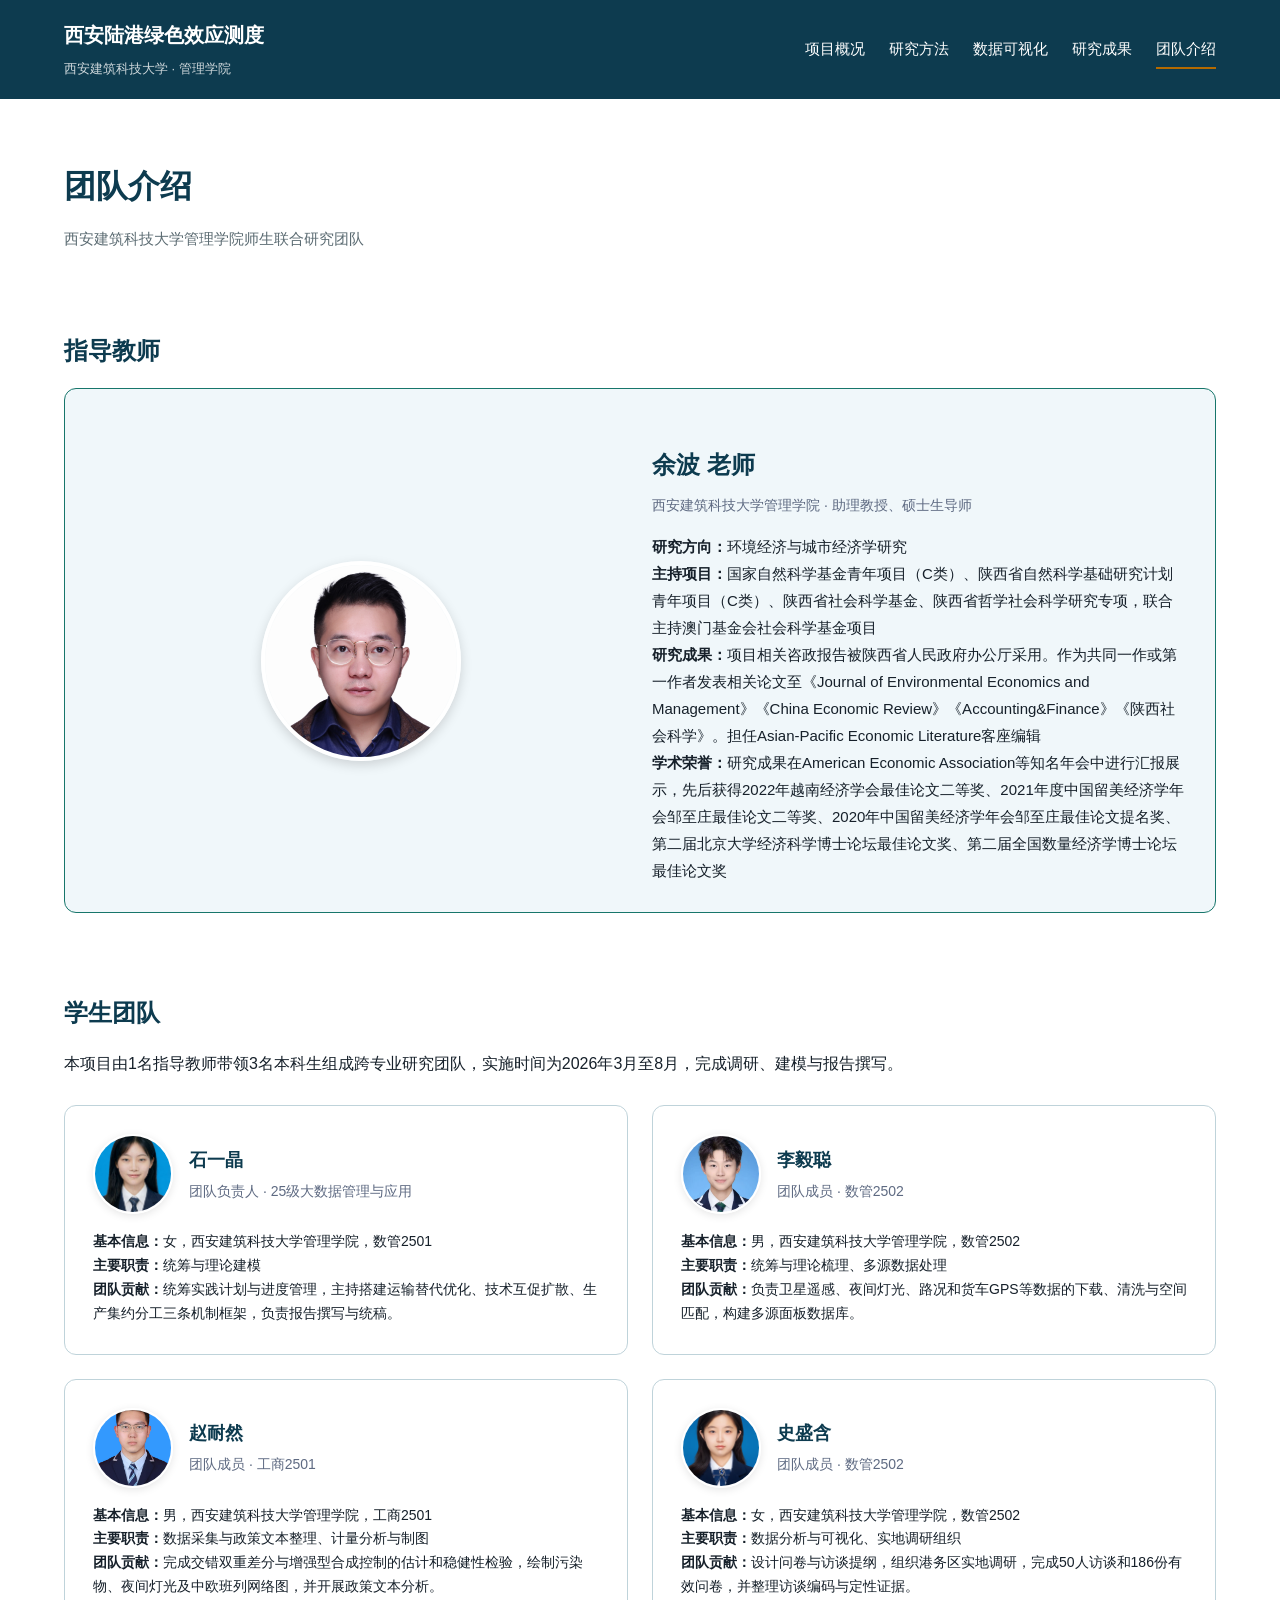
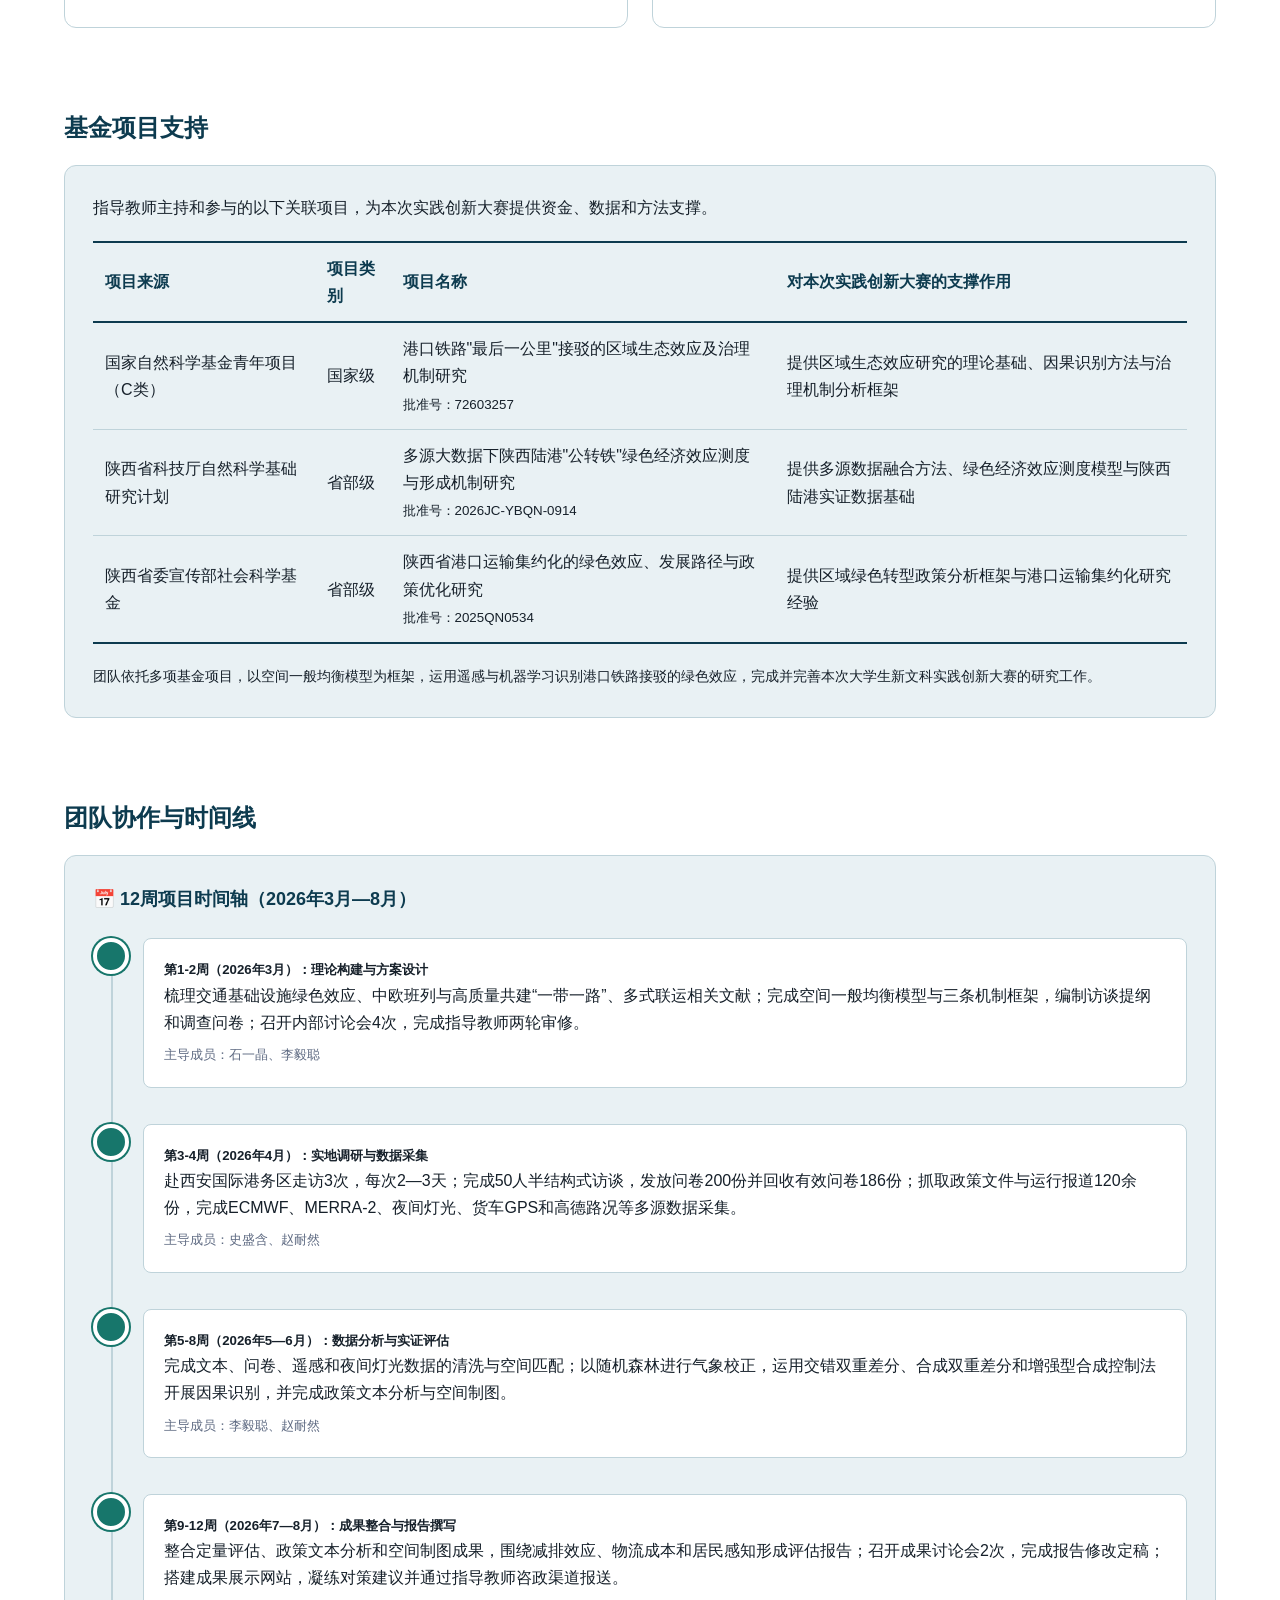
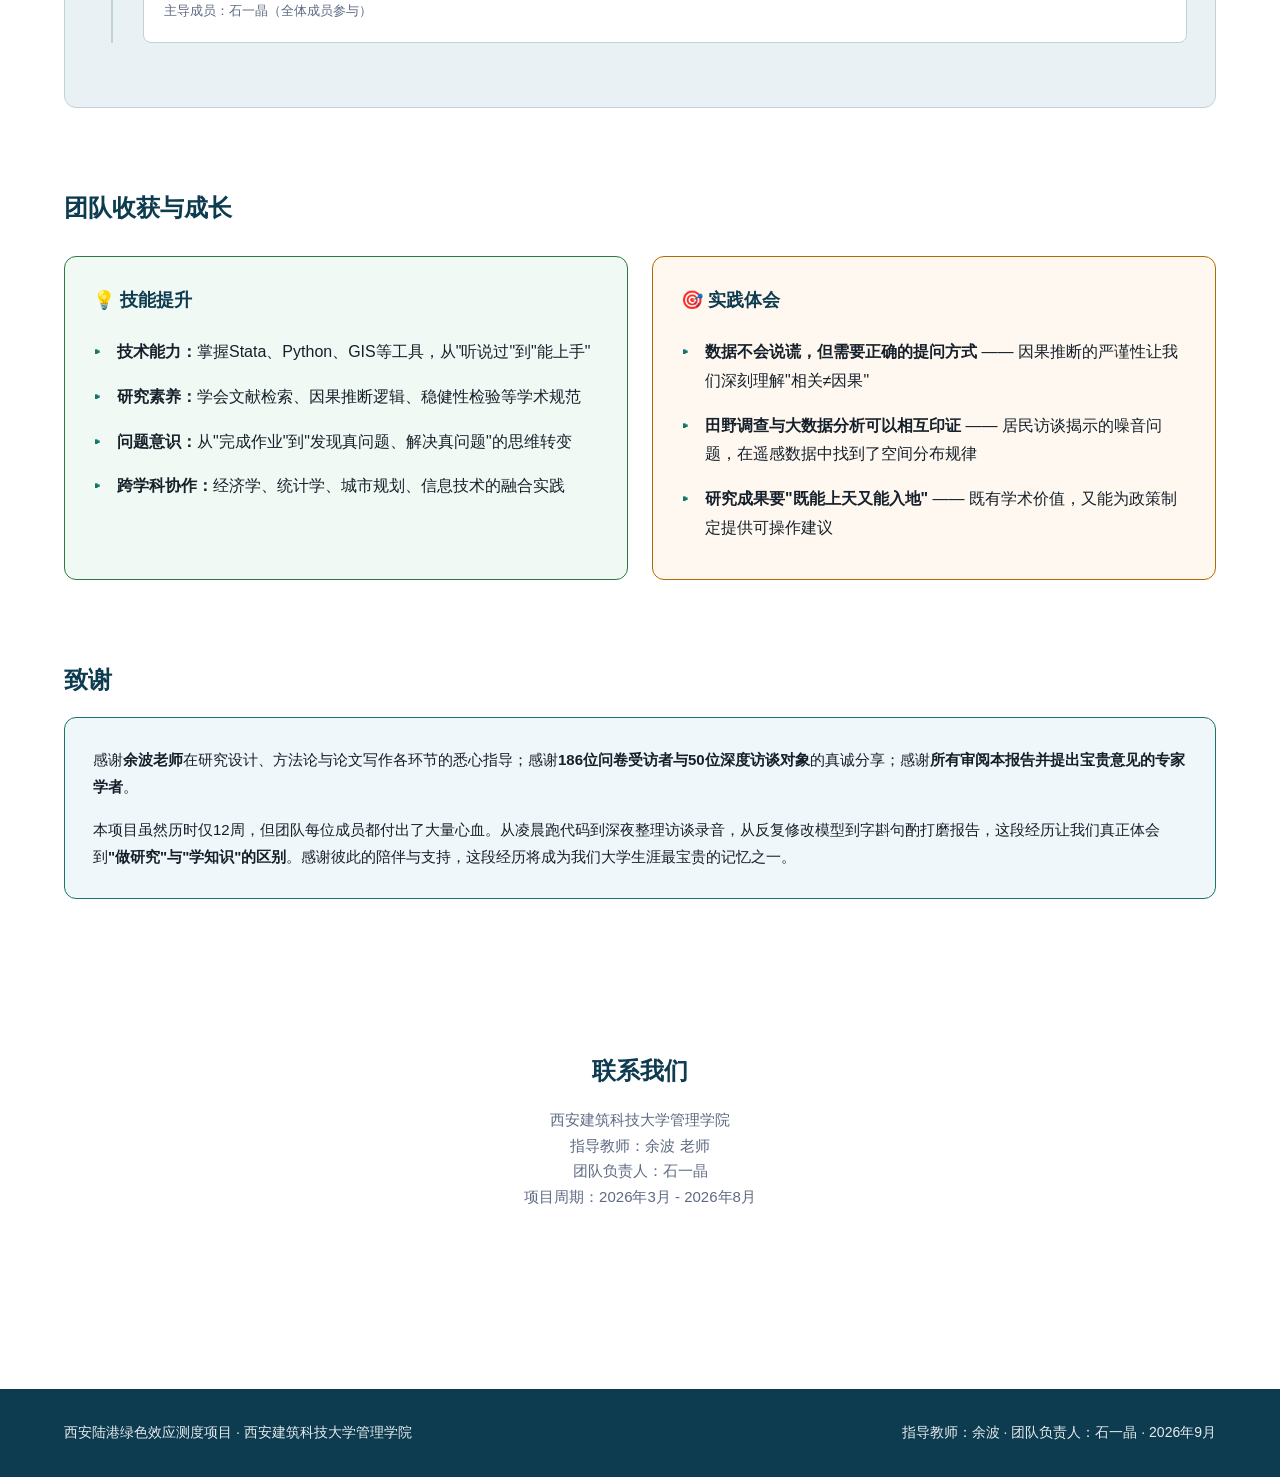
==== commit 5a324dc1: "Update team.html" ====
--- a/team.html
+++ b/team.html
@@ -72,7 +72,7 @@
         </div>
       </div>
       <p style="line-height:1.7; font-size:14px">
-        <b>基本信息：</b>女，2007年1月20日生，西安建筑科技大学管理学院，数管2501<br>
+        <b>基本信息：</b>女，西安建筑科技大学管理学院，数管2501<br>
         <b>主要职责：</b>统筹与理论建模<br>
         <b>团队贡献：</b>统筹实践计划与进度管理，主持搭建运输替代优化、技术互促扩散、生产集约分工三条机制框架，负责报告撰写与统稿。
       </p>
@@ -89,7 +89,7 @@
         </div>
       </div>
       <p style="line-height:1.7; font-size:14px">
-        <b>基本信息：</b>男，2006年12月19日生，西安建筑科技大学管理学院，数管2502<br>
+        <b>基本信息：</b>男，西安建筑科技大学管理学院，数管2502<br>
         <b>主要职责：</b>统筹与理论梳理、多源数据处理<br>
         <b>团队贡献：</b>负责卫星遥感、夜间灯光、路况和货车GPS等数据的下载、清洗与空间匹配，构建多源面板数据库。
       </p>
@@ -106,7 +106,7 @@
         </div>
       </div>
       <p style="line-height:1.7; font-size:14px">
-        <b>基本信息：</b>男，2006年8月28日生，西安建筑科技大学管理学院，工商2501<br>
+        <b>基本信息：</b>男，西安建筑科技大学管理学院，工商2501<br>
         <b>主要职责：</b>数据采集与政策文本整理、计量分析与制图<br>
         <b>团队贡献：</b>完成交错双重差分与增强型合成控制的估计和稳健性检验，绘制污染物、夜间灯光及中欧班列网络图，并开展政策文本分析。
       </p>
@@ -123,7 +123,7 @@
         </div>
       </div>
       <p style="line-height:1.7; font-size:14px">
-        <b>基本信息：</b>女，2007年1月1日生，西安建筑科技大学管理学院，数管2502<br>
+        <b>基本信息：</b>女，西安建筑科技大学管理学院，数管2502<br>
         <b>主要职责：</b>数据分析与可视化、实地调研组织<br>
         <b>团队贡献：</b>设计问卷与访谈提纲，组织港务区实地调研，完成50人访谈和186份有效问卷，并整理访谈编码与定性证据。
       </p>
